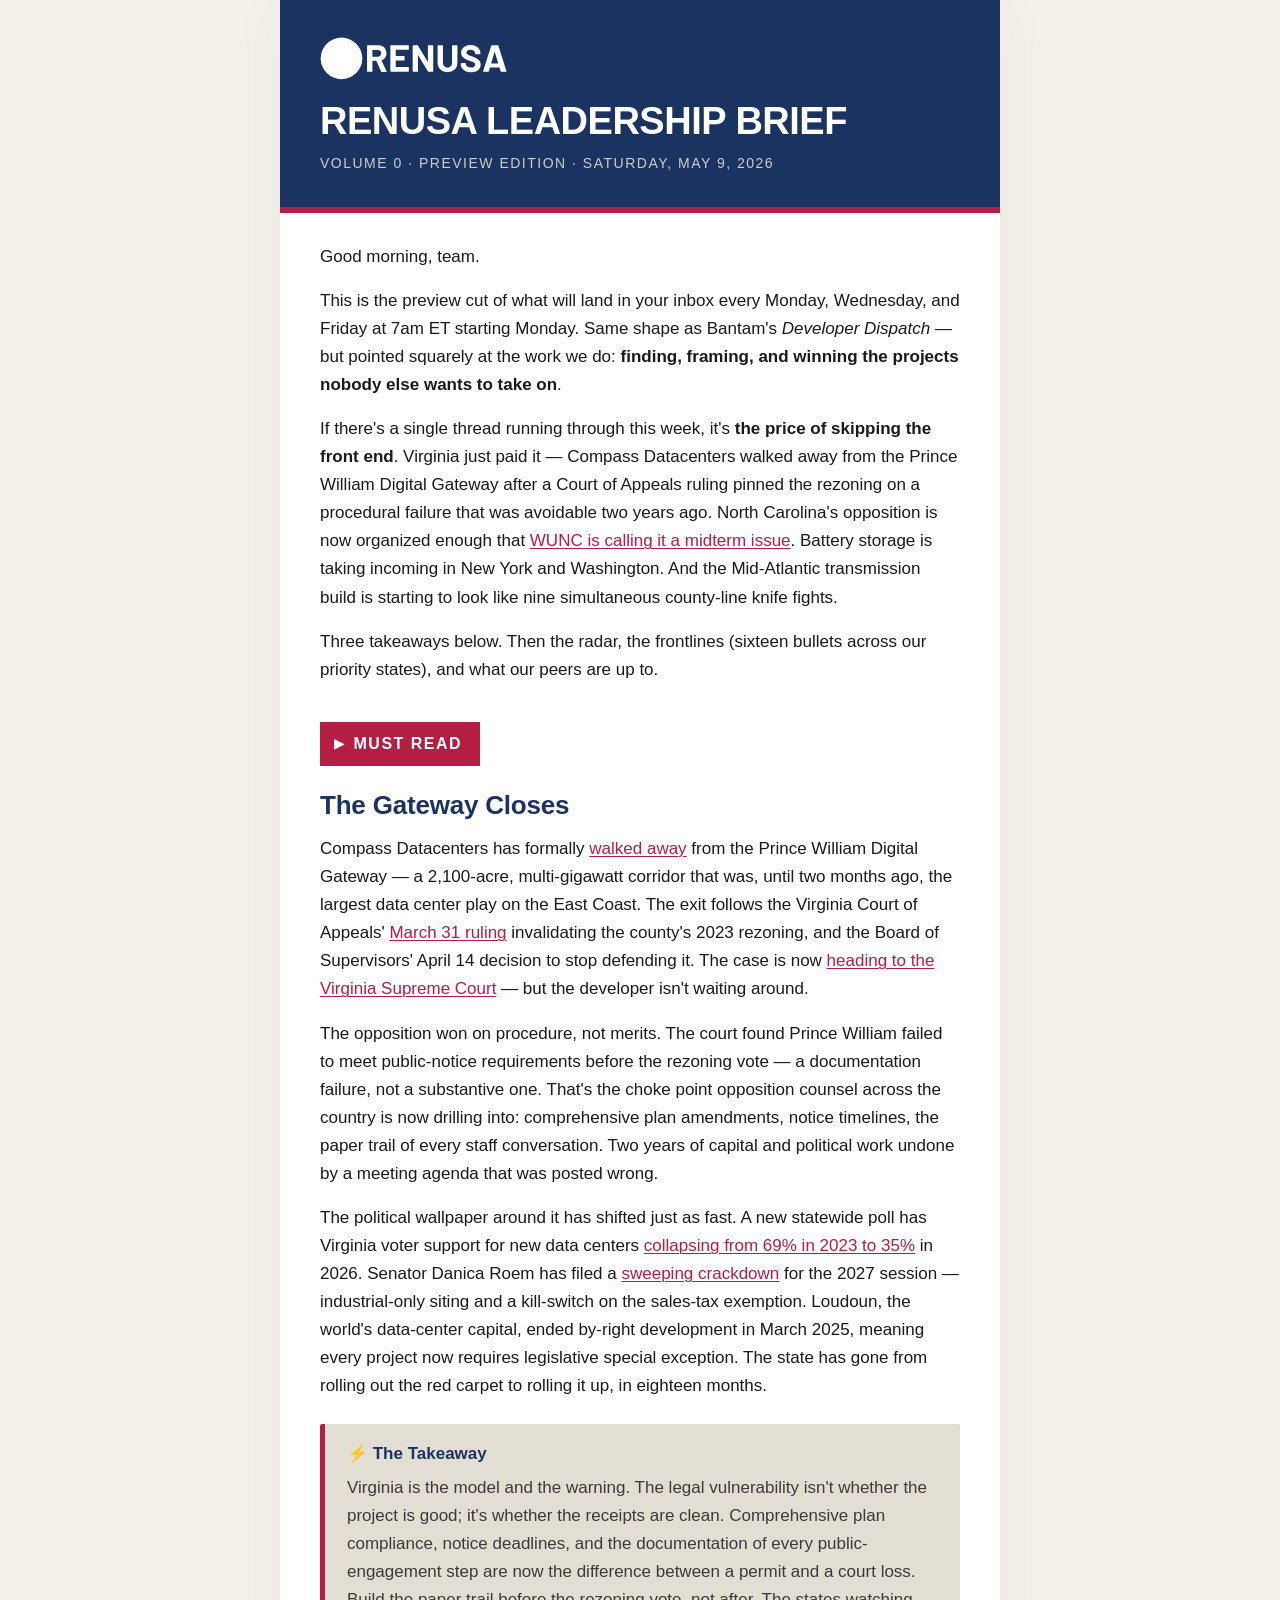
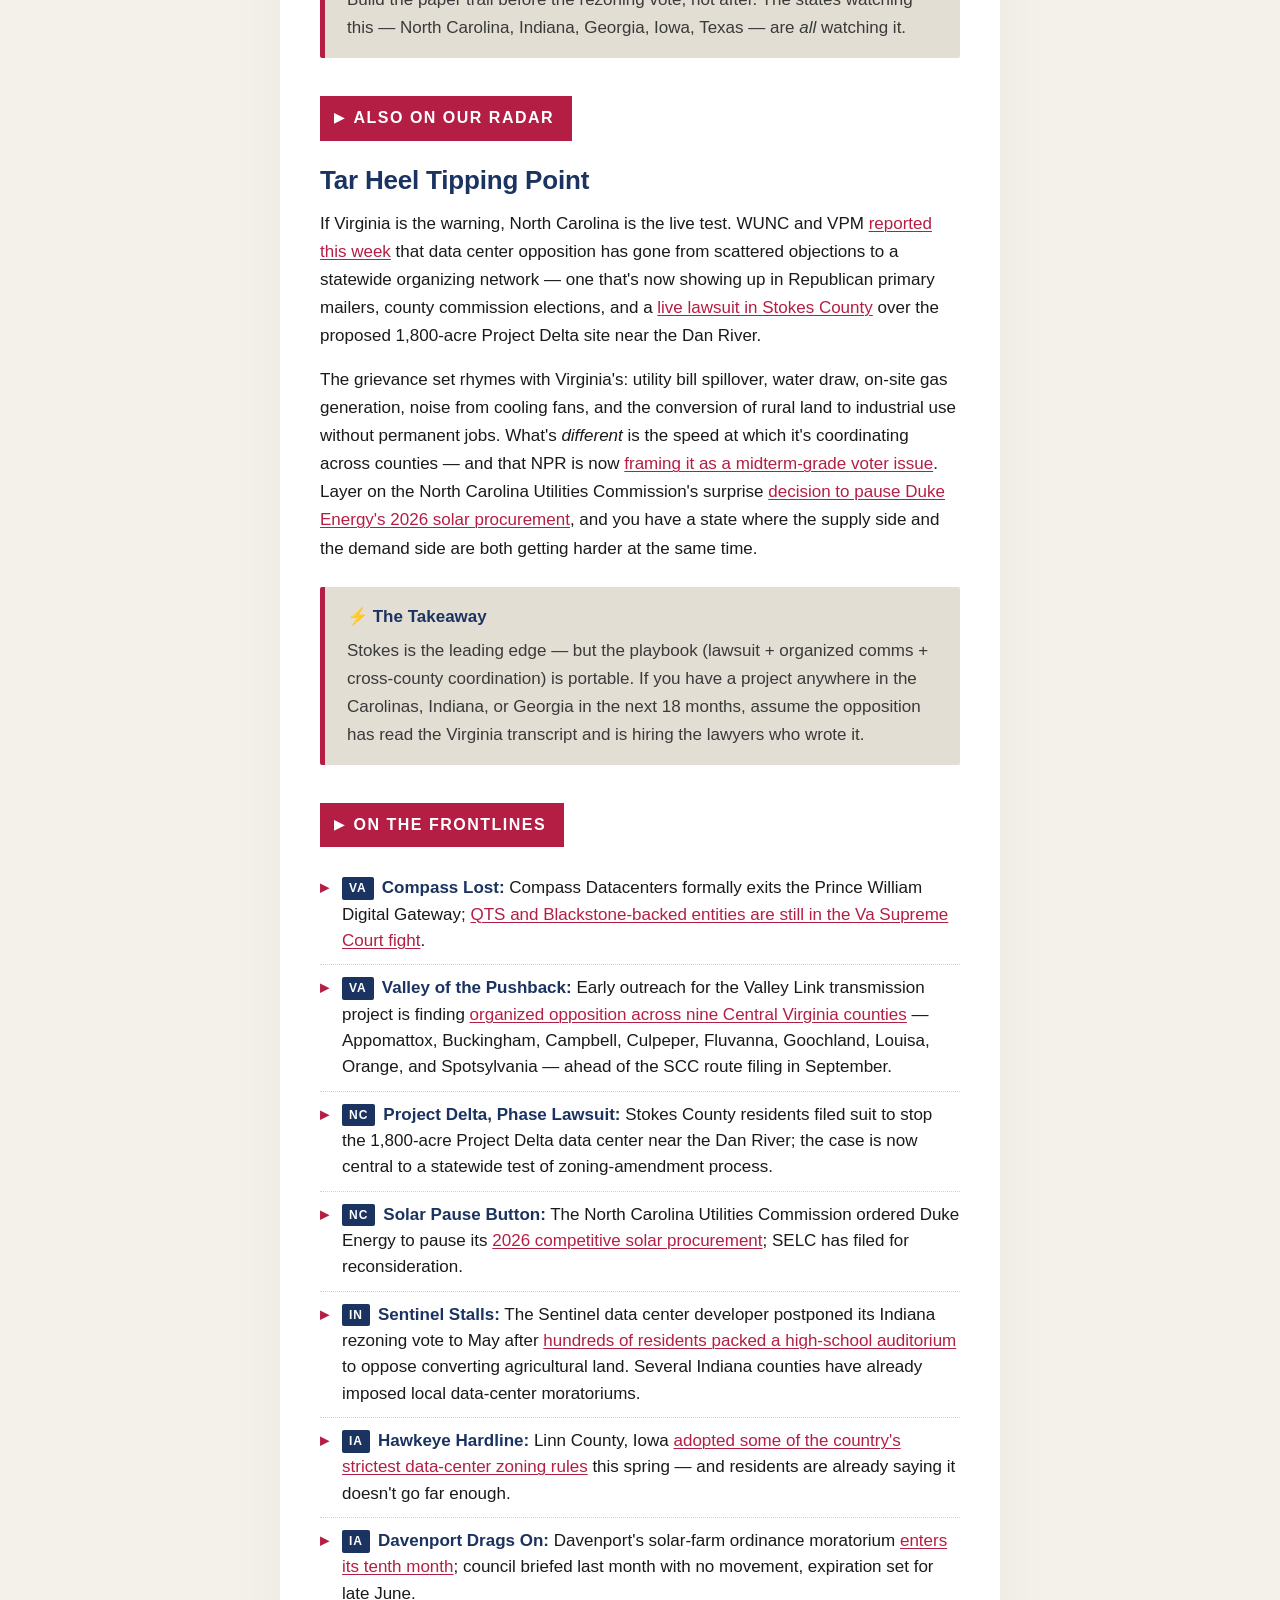
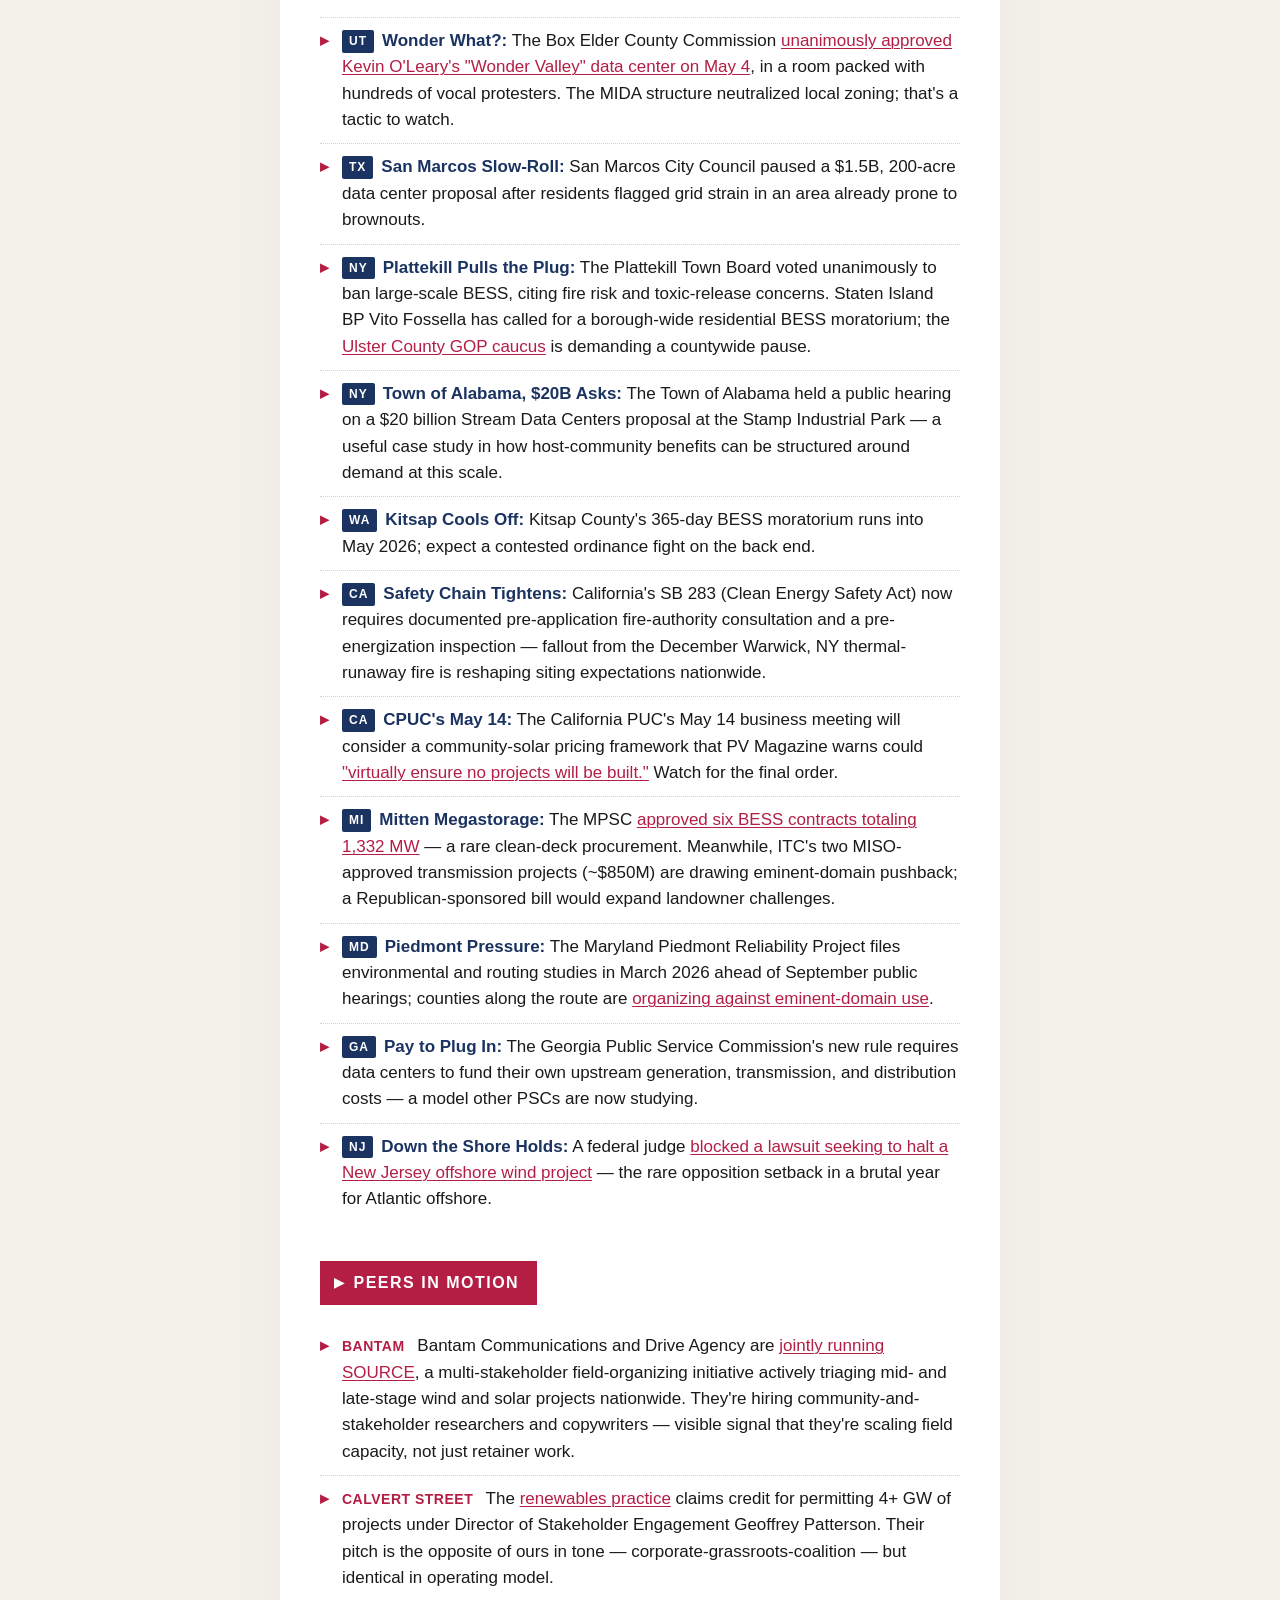
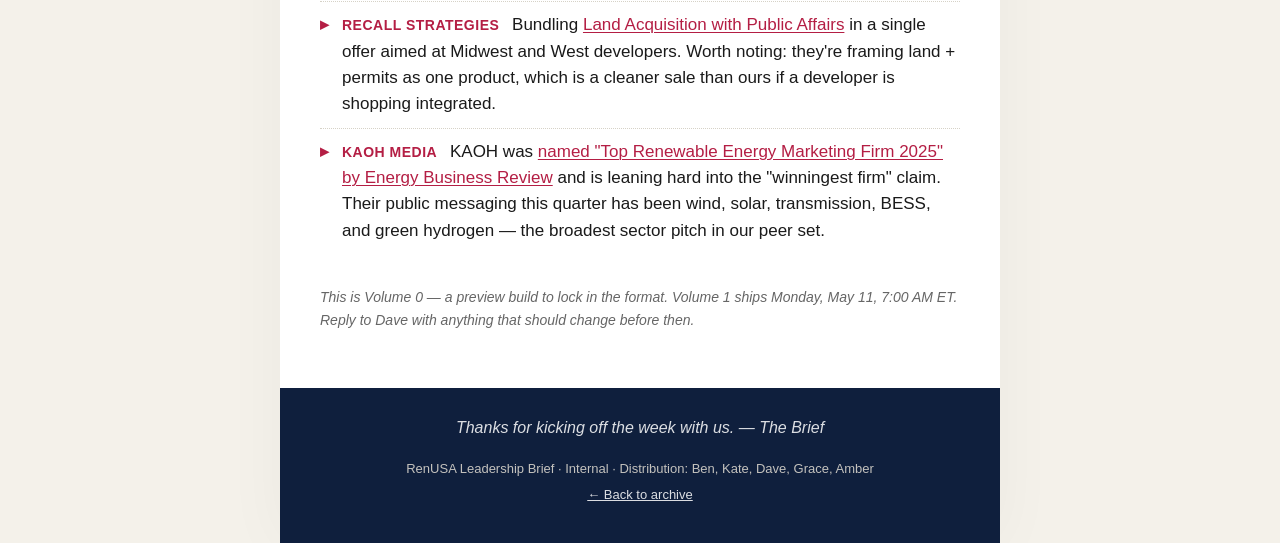
==== 050926.html @ 96845ba8 "Vol. 0 — preview edition (May 9, 2026) Scaffolds the RenUSA Leadership Brief: branded CSS in navy/cr" ====
<!DOCTYPE html>
<html lang="en">
<head>
<meta charset="UTF-8">
<meta name="viewport" content="width=device-width, initial-scale=1.0">
<title>RenUSA Leadership Brief · Vol. 0 · May 9, 2026</title>
<meta name="description" content="Preview edition of the RenUSA Leadership Brief — community-engagement intelligence for renewable, data center, transmission and BESS development.">
<link rel="stylesheet" href="assets/css/brief.css">
</head>
<body>
<div class="wrap">

  <header class="masthead">
    <img src="assets/img/renusa-logo.svg" alt="RenUSA" class="logo">
    <h1>RenUSA Leadership Brief</h1>
    <div class="vol">Volume 0 · Preview Edition · Saturday, May 9, 2026</div>
  </header>

  <main class="body">

    <p class="greeting">Good morning, team.</p>

    <p>This is the preview cut of what will land in your inbox every Monday, Wednesday, and Friday at 7am ET starting Monday. Same shape as Bantam's <em>Developer Dispatch</em> — but pointed squarely at the work we do: <strong>finding, framing, and winning the projects nobody else wants to take on</strong>.</p>

    <p>If there's a single thread running through this week, it's <strong>the price of skipping the front end</strong>. Virginia just paid it — Compass Datacenters walked away from the Prince William Digital Gateway after a Court of Appeals ruling pinned the rezoning on a procedural failure that was avoidable two years ago. North Carolina's opposition is now organized enough that <a href="https://www.wunc.org/environment/2026-04-10/opposition-to-data-centers-is-catching-a-fire-across-north-carolina-spurring-political-challenges">WUNC is calling it a midterm issue</a>. Battery storage is taking incoming in New York and Washington. And the Mid-Atlantic transmission build is starting to look like nine simultaneous county-line knife fights.</p>

    <p>Three takeaways below. Then the radar, the frontlines (sixteen bullets across our priority states), and what our peers are up to.</p>

    <!-- ===================== MUST READ ===================== -->
    <section class="section">
      <div class="section-head">Must Read</div>
      <div class="story">
        <h2>The Gateway Closes</h2>

        <p>Compass Datacenters has formally <a href="https://constructionreviewonline.com/prince-william-digital-gateway-data-center-in-virginia-sees-compass-exit-amid-prolonged-opposition/">walked away</a> from the Prince William Digital Gateway — a 2,100-acre, multi-gigawatt corridor that was, until two months ago, the largest data center play on the East Coast. The exit follows the Virginia Court of Appeals' <a href="https://virginiamercury.com/briefs/va-court-of-appeals-stops-major-data-center-development-in-prince-william-county/">March 31 ruling</a> invalidating the county's 2023 rezoning, and the Board of Supervisors' April 14 decision to stop defending it. The case is now <a href="https://www.washingtonpost.com/dc-md-va/2026/05/01/data-center-virginia-lawsuit-manassas/">heading to the Virginia Supreme Court</a> — but the developer isn't waiting around.</p>

        <p>The opposition won on procedure, not merits. The court found Prince William failed to meet public-notice requirements before the rezoning vote — a documentation failure, not a substantive one. That's the choke point opposition counsel across the country is now drilling into: comprehensive plan amendments, notice timelines, the paper trail of every staff conversation. Two years of capital and political work undone by a meeting agenda that was posted wrong.</p>

        <p>The political wallpaper around it has shifted just as fast. A new statewide poll has Virginia voter support for new data centers <a href="https://www.tomshardware.com/tech-industry/virginia-voter-support-for-new-data-centers-collapses-to-35-percent">collapsing from 69% in 2023 to 35%</a> in 2026. Senator Danica Roem has filed a <a href="https://www.insidenova.com/news/prince_william/biggest-of-the-big-leagues-sen-roem-to-pitch-sweeping-data-center-crackdown-in-general/article_a54504b4-6d68-4145-8120-ed41a69b4edd.html">sweeping crackdown</a> for the 2027 session — industrial-only siting and a kill-switch on the sales-tax exemption. Loudoun, the world's data-center capital, ended by-right development in March 2025, meaning every project now requires legislative special exception. The state has gone from rolling out the red carpet to rolling it up, in eighteen months.</p>

        <div class="takeaway">
          <span class="label">The Takeaway</span>
          <p>Virginia is the model and the warning. The legal vulnerability isn't whether the project is good; it's whether the receipts are clean. Comprehensive plan compliance, notice deadlines, and the documentation of every public-engagement step are now the difference between a permit and a court loss. Build the paper trail before the rezoning vote, not after. The states watching this — North Carolina, Indiana, Georgia, Iowa, Texas — are <em>all</em> watching it.</p>
        </div>
      </div>
    </section>

    <!-- ===================== ALSO ON OUR RADAR ===================== -->
    <section class="section">
      <div class="section-head">Also On Our Radar</div>
      <div class="story">
        <h2>Tar Heel Tipping Point</h2>

        <p>If Virginia is the warning, North Carolina is the live test. WUNC and VPM <a href="https://www.vpm.org/news/2026-05-05/wunc-data-center-opposition-political-challenges-north-carolina">reported this week</a> that data center opposition has gone from scattered objections to a statewide organizing network — one that's now showing up in Republican primary mailers, county commission elections, and a <a href="https://www.northcarolinahealthnews.org/2026/03/25/nc-communities-push-back-ai-data-centers-project-delta-lawsuit/">live lawsuit in Stokes County</a> over the proposed 1,800-acre Project Delta site near the Dan River.</p>

        <p>The grievance set rhymes with Virginia's: utility bill spillover, water draw, on-site gas generation, noise from cooling fans, and the conversion of rural land to industrial use without permanent jobs. What's <em>different</em> is the speed at which it's coordinating across counties — and that NPR is now <a href="https://www.npr.org/2026/04/20/g-s1-117729/data-center-disputes-local-midterms">framing it as a midterm-grade voter issue</a>. Layer on the North Carolina Utilities Commission's surprise <a href="https://www.selc.org/press-release/groups-push-back-on-utilities-commissions-baffling-decision-to-stall-solar-development/">decision to pause Duke Energy's 2026 solar procurement</a>, and you have a state where the supply side and the demand side are both getting harder at the same time.</p>

        <div class="takeaway">
          <span class="label">The Takeaway</span>
          <p>Stokes is the leading edge — but the playbook (lawsuit + organized comms + cross-county coordination) is portable. If you have a project anywhere in the Carolinas, Indiana, or Georgia in the next 18 months, assume the opposition has read the Virginia transcript and is hiring the lawyers who wrote it.</p>
        </div>
      </div>
    </section>

    <!-- ===================== ON THE FRONTLINES ===================== -->
    <section class="section">
      <div class="section-head">On the Frontlines</div>
      <ul class="bullets frontlines">

        <li><span class="state">VA</span><span class="lead">Compass Lost:</span> Compass Datacenters formally exits the Prince William Digital Gateway; <a href="https://wjla.com/news/local/[base64]">QTS and Blackstone-backed entities are still in the Va Supreme Court fight</a>.</li>

        <li><span class="state">VA</span><span class="lead">Valley of the Pushback:</span> Early outreach for the Valley Link transmission project is finding <a href="https://www.vpm.org/news/2026-03-27/joshua-falls-yeat-valley-link-electric-transmission-pjm-energy-grid">organized opposition across nine Central Virginia counties</a> — Appomattox, Buckingham, Campbell, Culpeper, Fluvanna, Goochland, Louisa, Orange, and Spotsylvania — ahead of the SCC route filing in September.</li>

        <li><span class="state">NC</span><span class="lead">Project Delta, Phase Lawsuit:</span> Stokes County residents filed suit to stop the 1,800-acre Project Delta data center near the Dan River; the case is now central to a statewide test of zoning-amendment process.</li>

        <li><span class="state">NC</span><span class="lead">Solar Pause Button:</span> The North Carolina Utilities Commission ordered Duke Energy to pause its <a href="https://www.selc.org/press-release/groups-push-back-on-utilities-commissions-baffling-decision-to-stall-solar-development/">2026 competitive solar procurement</a>; SELC has filed for reconsideration.</li>

        <li><span class="state">IN</span><span class="lead">Sentinel Stalls:</span> The Sentinel data center developer postponed its Indiana rezoning vote to May after <a href="https://www.latitudemedia.com/news/in-indiana-an-anatomy-of-data-center-opposition/">hundreds of residents packed a high-school auditorium</a> to oppose converting agricultural land. Several Indiana counties have already imposed local data-center moratoriums.</li>

        <li><span class="state">IA</span><span class="lead">Hawkeye Hardline:</span> Linn County, Iowa <a href="https://insideclimatenews.org/news/01032026/iowa-county-data-center-ordinance/">adopted some of the country's strictest data-center zoning rules</a> this spring — and residents are already saying it doesn't go far enough.</li>

        <li><span class="state">IA</span><span class="lead">Davenport Drags On:</span> Davenport's solar-farm ordinance moratorium <a href="https://www.kwqc.com/2026/04/15/davenport-leaders-updated-solar-farm-ordinance-after-almost-year-long-pause/">enters its tenth month</a>; council briefed last month with no movement, expiration set for late June.</li>

        <li><span class="state">UT</span><span class="lead">Wonder What?:</span> The Box Elder County Commission <a href="https://www.needsomefun.net/the-wonder-valley-war-why-kevin-olearys-massive-data-center-is-tearing-utah-apart/">unanimously approved Kevin O'Leary's "Wonder Valley" data center on May 4</a>, in a room packed with hundreds of vocal protesters. The MIDA structure neutralized local zoning; that's a tactic to watch.</li>

        <li><span class="state">TX</span><span class="lead">San Marcos Slow-Roll:</span> San Marcos City Council paused a $1.5B, 200-acre data center proposal after residents flagged grid strain in an area already prone to brownouts.</li>

        <li><span class="state">NY</span><span class="lead">Plattekill Pulls the Plug:</span> The Plattekill Town Board voted unanimously to ban large-scale BESS, citing fire risk and toxic-release concerns. Staten Island BP Vito Fossella has called for a borough-wide residential BESS moratorium; the <a href="https://www.timeshudsonvalley.com/stories/ulster-republicans-oppose-battery-storage-facilities,210533">Ulster County GOP caucus</a> is demanding a countywide pause.</li>

        <li><span class="state">NY</span><span class="lead">Town of Alabama, $20B Asks:</span> The Town of Alabama held a public hearing on a $20 billion Stream Data Centers proposal at the Stamp Industrial Park — a useful case study in how host-community benefits can be structured around demand at this scale.</li>

        <li><span class="state">WA</span><span class="lead">Kitsap Cools Off:</span> Kitsap County's 365-day BESS moratorium runs into May 2026; expect a contested ordinance fight on the back end.</li>

        <li><span class="state">CA</span><span class="lead">Safety Chain Tightens:</span> California's SB 283 (Clean Energy Safety Act) now requires documented pre-application fire-authority consultation and a pre-energization inspection — fallout from the December Warwick, NY thermal-runaway fire is reshaping siting expectations nationwide.</li>

        <li><span class="state">CA</span><span class="lead">CPUC's May 14:</span> The California PUC's May 14 business meeting will consider a community-solar pricing framework that PV Magazine warns could <a href="https://pv-magazine-usa.com/2026/04/09/california-proposed-decision-on-community-solar-virtually-ensures-no-projects-will-be-built/">"virtually ensure no projects will be built."</a> Watch for the final order.</li>

        <li><span class="state">MI</span><span class="lead">Mitten Megastorage:</span> The MPSC <a href="https://www.michigan.gov/mpsc/commission/news-releases/2026/03/27/mpsc-goes-big-on-batteries">approved six BESS contracts totaling 1,332 MW</a> — a rare clean-deck procurement. Meanwhile, ITC's two MISO-approved transmission projects (~$850M) are drawing eminent-domain pushback; a Republican-sponsored bill would expand landowner challenges.</li>

        <li><span class="state">MD</span><span class="lead">Piedmont Pressure:</span> The Maryland Piedmont Reliability Project files environmental and routing studies in March 2026 ahead of September public hearings; counties along the route are <a href="https://www.renewableenergyworld.com/power-grid/transmission/an-extension-cord-to-virginia-marylanders-push-back-against-proposed-pjm-transmission-line-carving-through-farmland-2/">organizing against eminent-domain use</a>.</li>

        <li><span class="state">GA</span><span class="lead">Pay to Plug In:</span> The Georgia Public Service Commission's new rule requires data centers to fund their own upstream generation, transmission, and distribution costs — a model other PSCs are now studying.</li>

        <li><span class="state">NJ</span><span class="lead">Down the Shore Holds:</span> A federal judge <a href="https://www.shorenewsnetwork.com/new-jersey-federal-judge-blocks-lawsuit-seeking-to-stop-offshore-wind-project-down-the-shore/">blocked a lawsuit seeking to halt a New Jersey offshore wind project</a> — the rare opposition setback in a brutal year for Atlantic offshore.</li>

      </ul>
    </section>

    <!-- ===================== PEERS IN MOTION ===================== -->
    <section class="section">
      <div class="section-head">Peers in Motion</div>
      <ul class="bullets peers">

        <li><span class="firm">Bantam</span> Bantam Communications and Drive Agency are <a href="https://www.bantamcommunications.com/source">jointly running SOURCE</a>, a multi-stakeholder field-organizing initiative actively triaging mid- and late-stage wind and solar projects nationwide. They're hiring community-and-stakeholder researchers and copywriters — visible signal that they're scaling field capacity, not just retainer work.</li>

        <li><span class="firm">Calvert Street</span> The <a href="https://calvertstreet.com/renewables">renewables practice</a> claims credit for permitting 4+ GW of projects under Director of Stakeholder Engagement Geoffrey Patterson. Their pitch is the opposite of ours in tone — corporate-grassroots-coalition — but identical in operating model.</li>

        <li><span class="firm">Recall Strategies</span> Bundling <a href="https://www.recallstrategies.com">Land Acquisition with Public Affairs</a> in a single offer aimed at Midwest and West developers. Worth noting: they're framing land + permits as one product, which is a cleaner sale than ours if a developer is shopping integrated.</li>

        <li><span class="firm">KAOH Media</span> KAOH was <a href="https://www.energybusinessreview.com/kaoh-media-enterprises">named "Top Renewable Energy Marketing Firm 2025" by Energy Business Review</a> and is leaning hard into the "winningest firm" claim. Their public messaging this quarter has been wind, solar, transmission, BESS, and green hydrogen — the broadest sector pitch in our peer set.</li>

      </ul>
    </section>

    <p style="margin-top:32px; color:#666; font-size:14px;"><em>This is Volume 0 — a preview build to lock in the format. Volume 1 ships Monday, May 11, 7:00 AM ET. Reply to Dave with anything that should change before then.</em></p>

  </main>

  <footer class="footer">
    <p class="signoff">Thanks for kicking off the week with us. — The Brief</p>
    <p>RenUSA Leadership Brief · Internal · Distribution: Ben, Kate, Dave, Grace, Amber</p>
    <p><a href="index.html" class="archive-link">← Back to archive</a></p>
  </footer>

</div>
</body>
</html>
---- assets/css/brief.css ----
/* RenUSA Leadership Brief — branded styles
   Brand colors:
     navy   #1b3360
     navy-2 #1b3460
     crimson #b41e44
     cream  #e3ded4
*/

:root {
  --navy: #1b3360;
  --navy-deep: #0f1f3d;
  --crimson: #b41e44;
  --crimson-dark: #8a1734;
  --cream: #e3ded4;
  --cream-light: #f4f1ea;
  --ink: #1a1a1a;
  --ink-soft: #3a3a3a;
  --rule: #d6d2c7;
}

* { box-sizing: border-box; }

html { -webkit-text-size-adjust: 100%; }

body {
  margin: 0;
  font-family: -apple-system, BlinkMacSystemFont, "Segoe UI", "Helvetica Neue", Helvetica, Arial, sans-serif;
  font-size: 17px;
  line-height: 1.65;
  color: var(--ink);
  background: var(--cream-light);
}

.wrap {
  max-width: 720px;
  margin: 0 auto;
  background: #fff;
  box-shadow: 0 0 60px rgba(0,0,0,0.04);
}

/* ============ Masthead ============ */
.masthead {
  background: var(--navy);
  color: #fff;
  padding: 36px 40px 32px;
  border-bottom: 6px solid var(--crimson);
}
.masthead .logo {
  display: block;
  height: 44px;
  width: auto;
  margin-bottom: 22px;
  filter: brightness(0) invert(1);
}
.masthead h1 {
  margin: 0;
  font-family: "Helvetica Neue", Helvetica, Arial, sans-serif;
  font-weight: 800;
  font-size: 38px;
  line-height: 1.05;
  letter-spacing: -0.5px;
  text-transform: uppercase;
  color: #fff;
}
.masthead .vol {
  margin-top: 10px;
  font-size: 14px;
  letter-spacing: 1.5px;
  text-transform: uppercase;
  color: var(--cream);
  opacity: 0.9;
}

/* ============ Body container ============ */
.body {
  padding: 30px 40px 40px;
}

/* Greeting + intro */
.greeting {
  font-size: 17px;
  margin-top: 0;
}
.body p {
  margin: 0 0 16px;
}
.body a {
  color: var(--crimson);
  text-decoration: underline;
  text-decoration-thickness: 1px;
  text-underline-offset: 2px;
}
.body a:hover {
  color: var(--crimson-dark);
}

/* ============ Section headers (▶ MUST READ style) ============ */
.section {
  margin-top: 38px;
}
.section-head {
  display: inline-block;
  background: var(--crimson);
  color: #fff;
  font-weight: 800;
  font-size: 16px;
  letter-spacing: 1.5px;
  text-transform: uppercase;
  padding: 9px 18px 9px 14px;
  margin: 0 0 18px;
  position: relative;
}
.section-head::before {
  content: "▶";
  margin-right: 8px;
  color: #fff;
  font-size: 13px;
  position: relative;
  top: -1px;
}

/* Story headline within a section */
.story h2 {
  font-size: 26px;
  line-height: 1.2;
  font-weight: 800;
  color: var(--navy);
  margin: 6px 0 14px;
  letter-spacing: -0.2px;
}
.story h3 {
  font-size: 21px;
  line-height: 1.25;
  font-weight: 700;
  color: var(--navy);
  margin: 24px 0 10px;
}

/* The Takeaway callout */
.takeaway {
  background: var(--cream);
  border-left: 5px solid var(--crimson);
  padding: 16px 20px 16px 22px;
  margin: 24px 0 8px;
  border-radius: 2px;
}
.takeaway .label {
  display: block;
  font-weight: 800;
  color: var(--navy);
  font-size: 17px;
  margin-bottom: 6px;
}
.takeaway .label::before {
  content: "⚡ ";
}
.takeaway p {
  margin: 0;
  color: var(--ink-soft);
}

/* Bullet lists for radar / frontlines */
.bullets {
  list-style: none;
  padding: 0;
  margin: 0;
}
.bullets li {
  position: relative;
  padding: 10px 0 10px 22px;
  border-bottom: 1px dotted var(--rule);
  line-height: 1.55;
}
.bullets li::before {
  content: "▸";
  position: absolute;
  left: 0;
  top: 10px;
  color: var(--crimson);
  font-weight: 700;
}
.bullets li:last-child {
  border-bottom: 0;
}
.bullets .lead {
  font-weight: 700;
  color: var(--navy);
}

/* Frontlines: state-prefixed bullets */
.frontlines li .state {
  display: inline-block;
  background: var(--navy);
  color: #fff;
  font-weight: 800;
  font-size: 12px;
  letter-spacing: 1px;
  padding: 2px 7px;
  border-radius: 2px;
  margin-right: 8px;
  vertical-align: 1px;
}

/* Peers in Motion */
.peers li .firm {
  font-weight: 800;
  color: var(--crimson);
  text-transform: uppercase;
  letter-spacing: 0.5px;
  font-size: 14px;
  margin-right: 8px;
}

/* ============ Footer ============ */
.footer {
  background: var(--navy-deep);
  color: var(--cream);
  padding: 28px 40px 32px;
  font-size: 13px;
  line-height: 1.55;
  text-align: center;
}
.footer .signoff {
  font-size: 16px;
  font-style: italic;
  color: #fff;
  margin: 0 0 18px;
}
.footer p {
  margin: 0 0 6px;
  opacity: 0.85;
}
.footer .archive-link {
  color: #fff;
  text-decoration: underline;
}

/* ============ Archive index page ============ */
.archive-list {
  list-style: none;
  padding: 0;
  margin: 24px 0 0;
}
.archive-list li {
  padding: 14px 0;
  border-bottom: 1px solid var(--rule);
  display: flex;
  justify-content: space-between;
  align-items: baseline;
  gap: 16px;
}
.archive-list .vol-tag {
  display: inline-block;
  background: var(--cream);
  color: var(--navy);
  font-weight: 800;
  font-size: 12px;
  letter-spacing: 1px;
  padding: 3px 9px;
  border-radius: 2px;
  margin-right: 10px;
  white-space: nowrap;
}
.archive-list .date {
  color: var(--ink-soft);
  font-size: 14px;
  white-space: nowrap;
}
.archive-list a {
  color: var(--navy);
  text-decoration: none;
  font-weight: 600;
}
.archive-list a:hover {
  color: var(--crimson);
}
.archive-list .latest {
  background: var(--crimson);
  color: #fff;
}

/* ============ Mobile ============ */
@media (max-width: 600px) {
  body { font-size: 16px; }
  .masthead { padding: 28px 22px 24px; }
  .masthead h1 { font-size: 28px; }
  .body { padding: 24px 22px 32px; }
  .story h2 { font-size: 22px; }
  .story h3 { font-size: 19px; }
  .footer { padding: 24px 22px; }
  .archive-list li { flex-direction: column; align-items: flex-start; gap: 4px; }
}
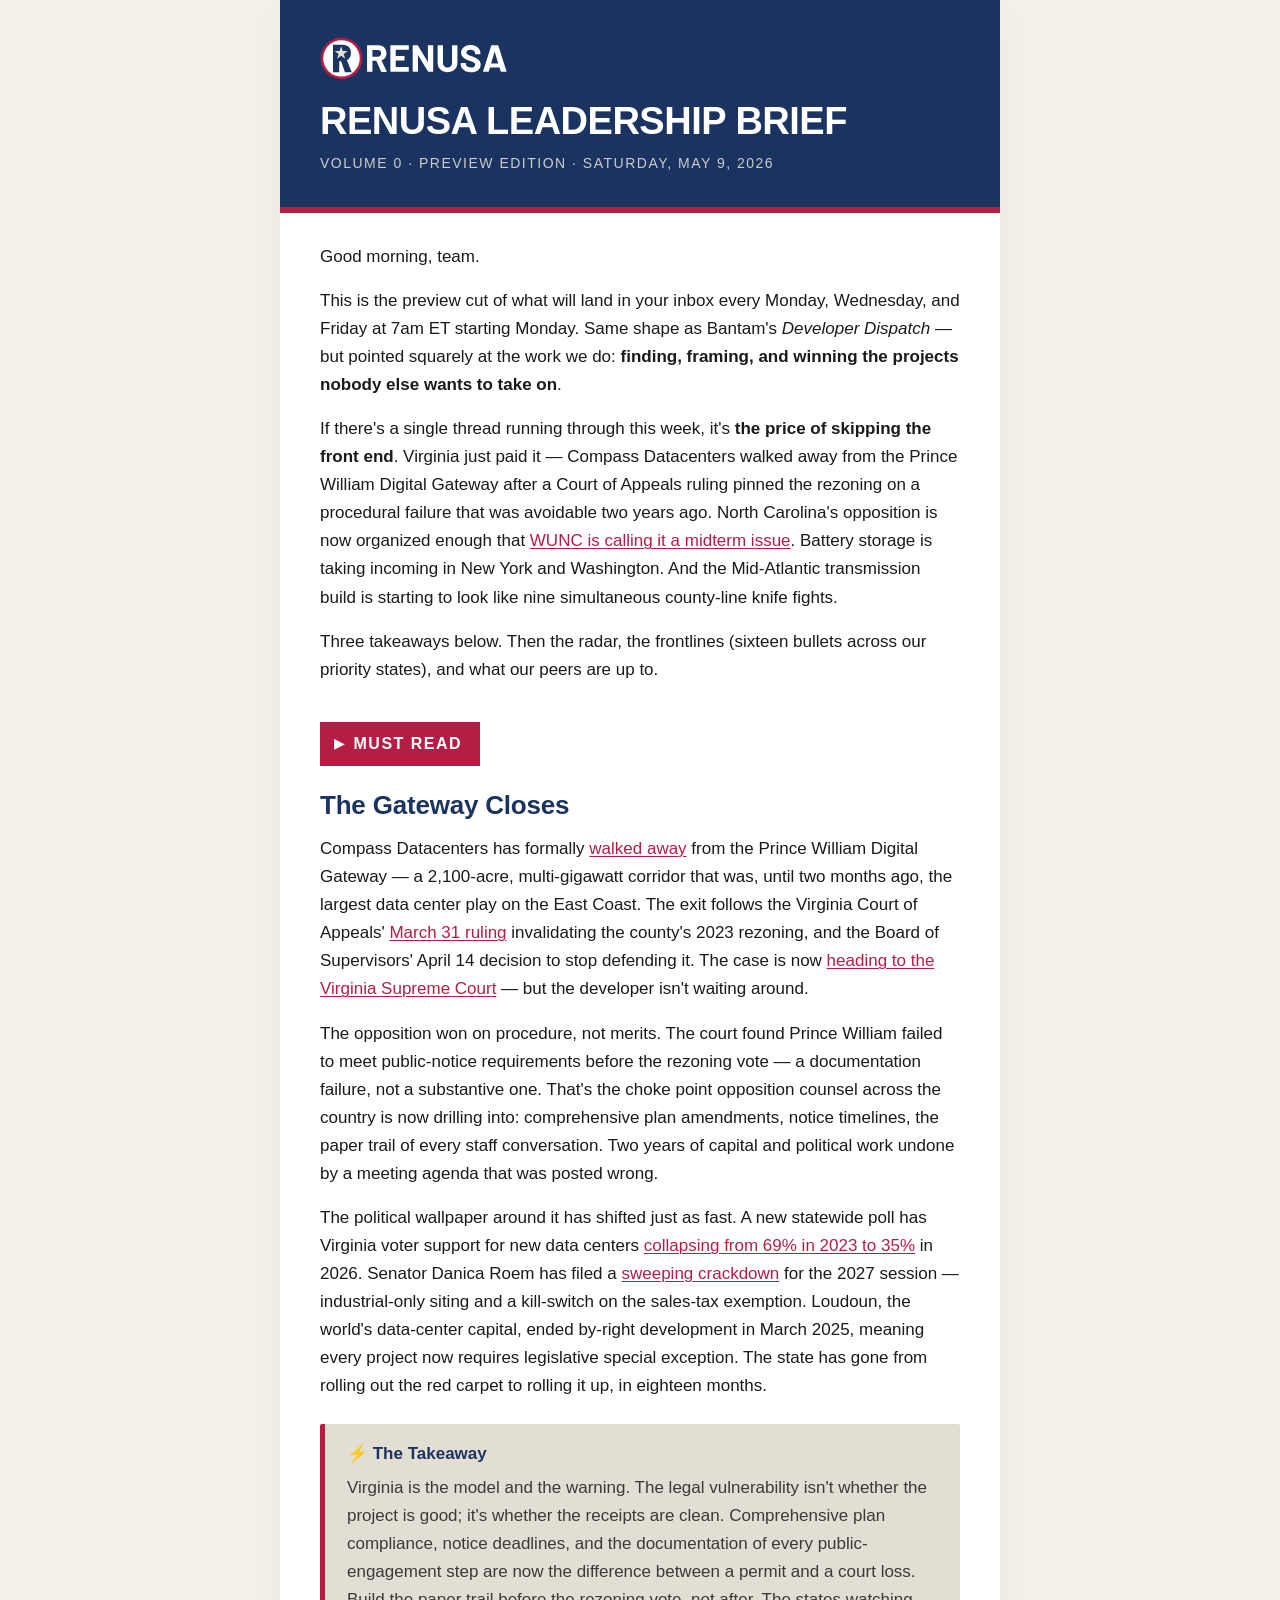
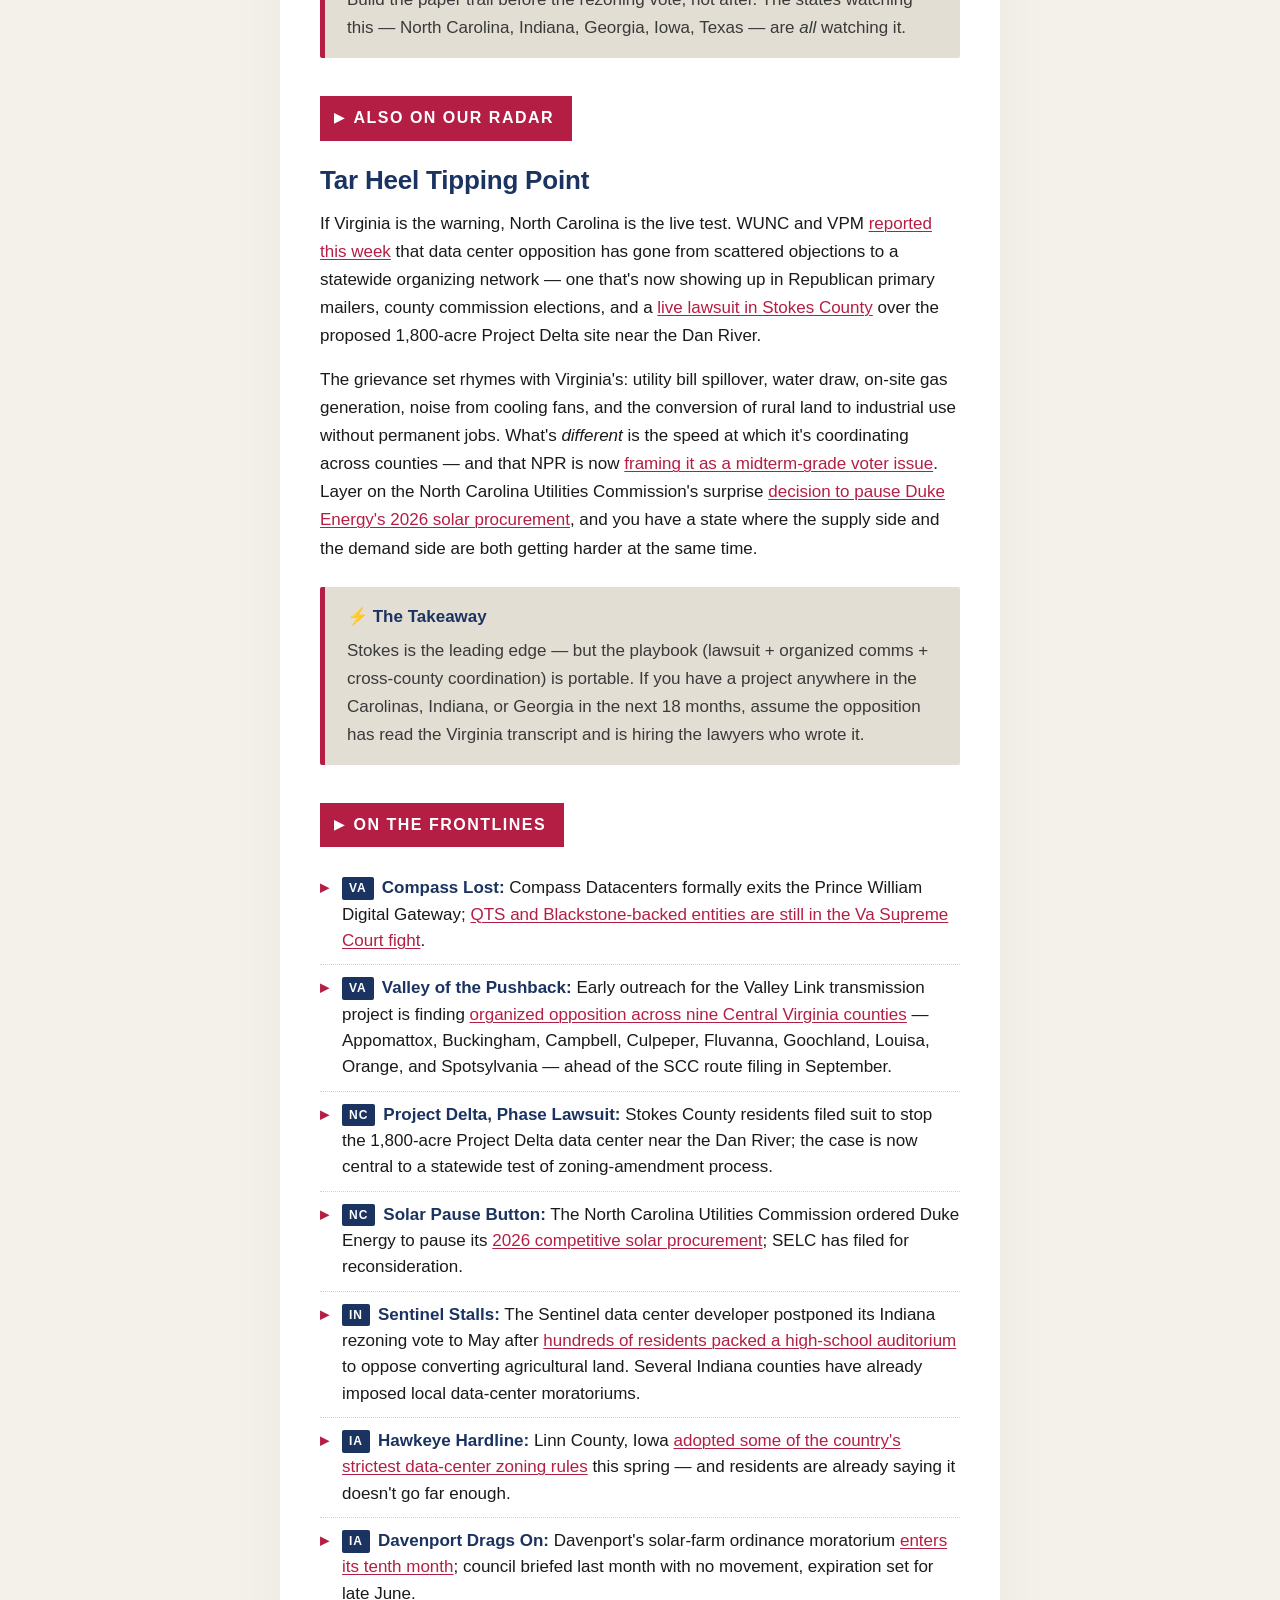
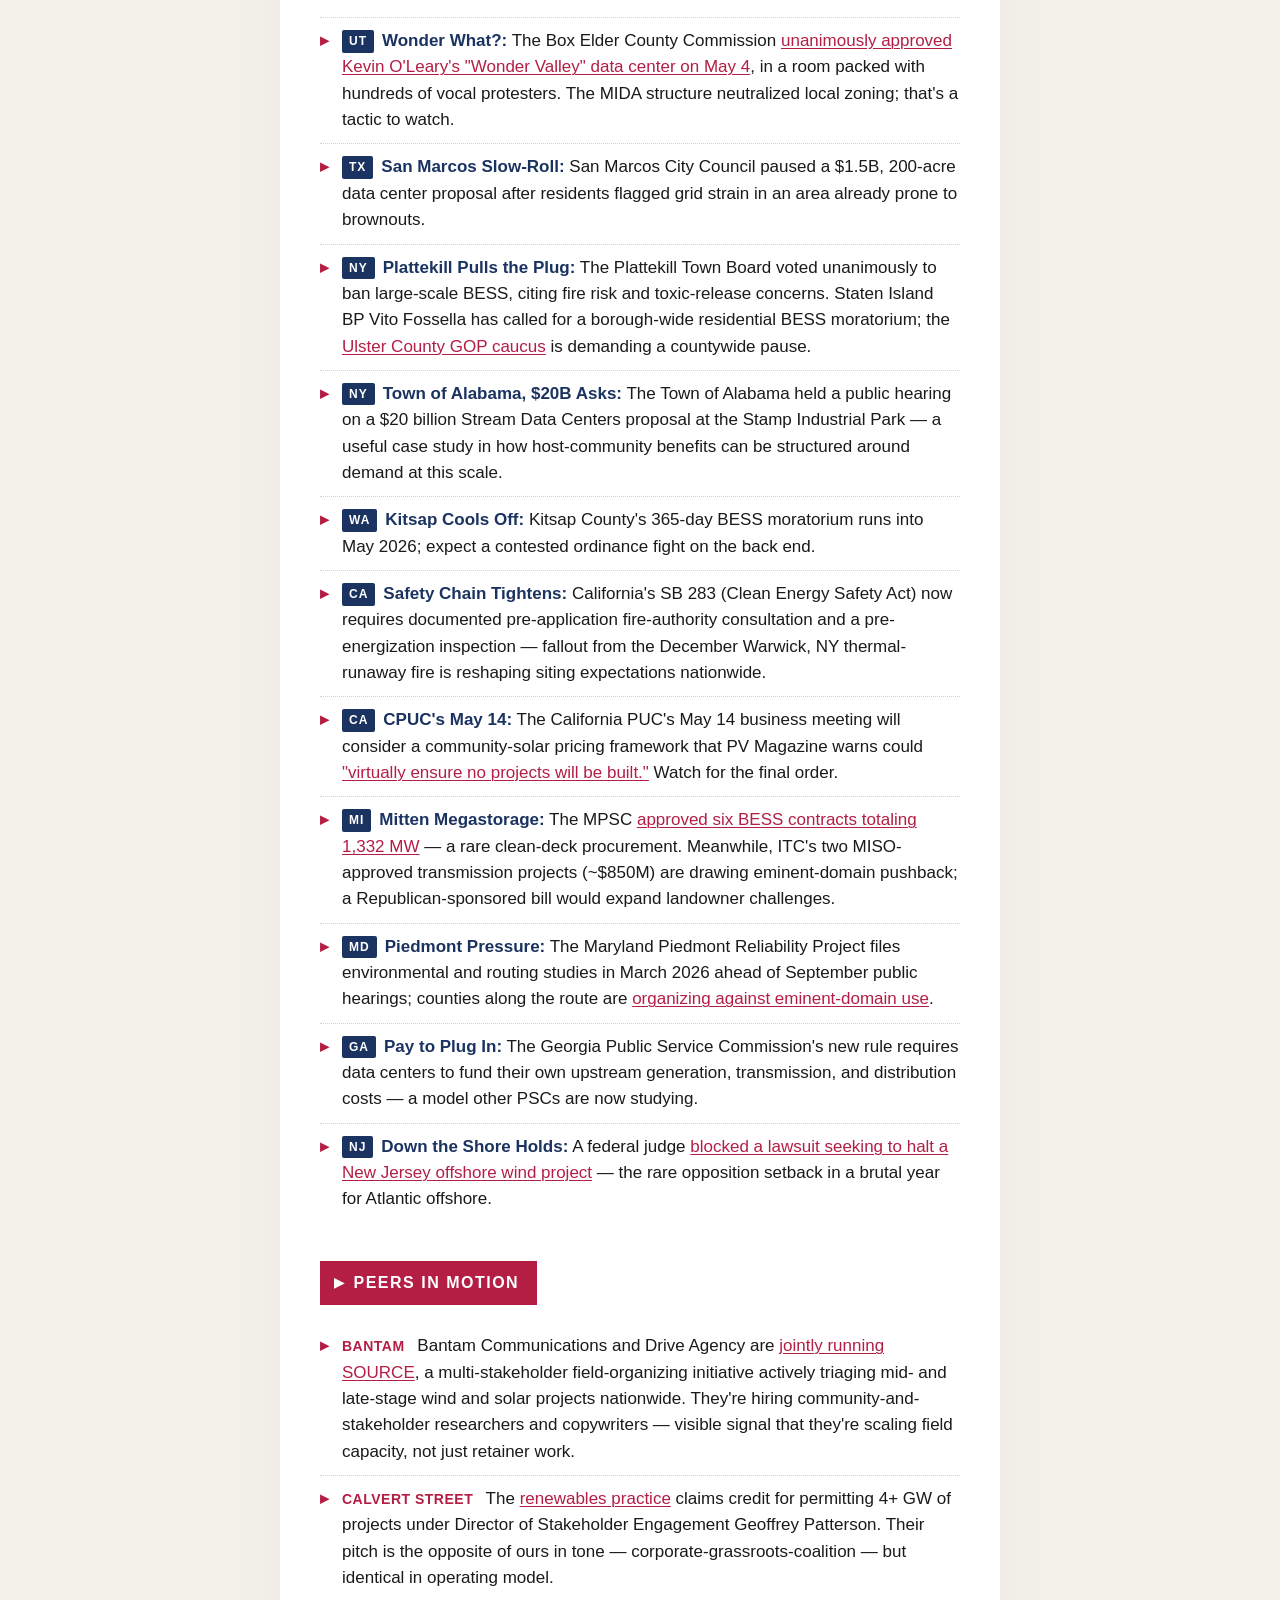
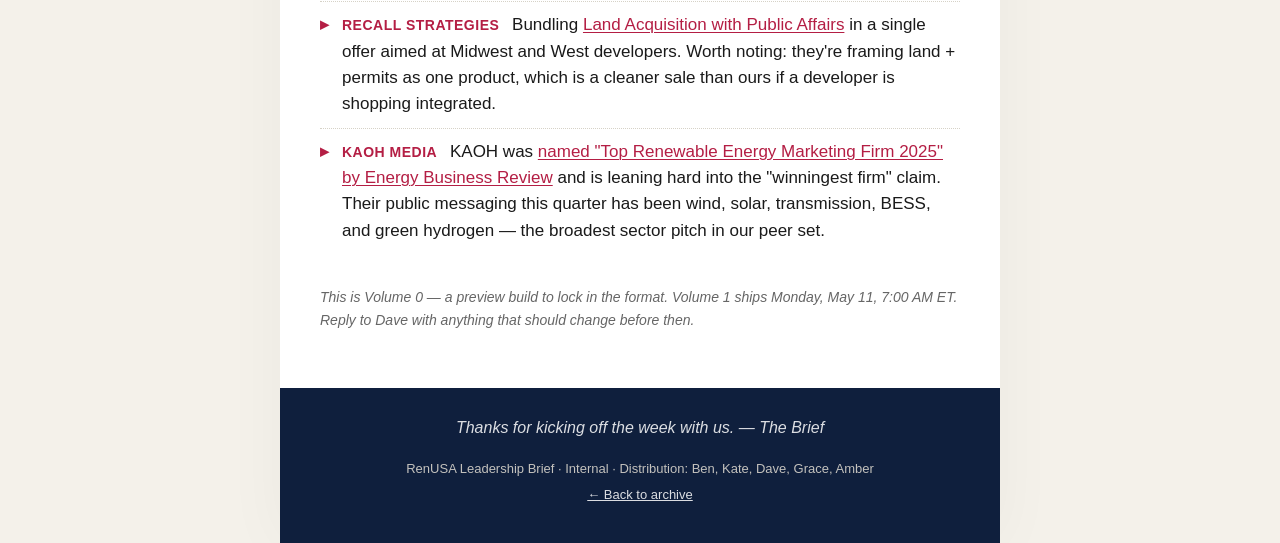
==== commit 8047b361: "Fix masthead logo: use white-wordmark variant on navy header The previous version applied a brightne" ====
--- a/050926.html
+++ b/050926.html
@@ -11,7 +11,7 @@
 <div class="wrap">
 
   <header class="masthead">
-    <img src="assets/img/renusa-logo.svg" alt="RenUSA" class="logo">
+    <img src="assets/img/renusa-logo-light.svg" alt="RenUSA" class="logo">
     <h1>RenUSA Leadership Brief</h1>
     <div class="vol">Volume 0 · Preview Edition · Saturday, May 9, 2026</div>
   </header>
--- a/assets/css/brief.css
+++ b/assets/css/brief.css
@@ -50,7 +50,6 @@
   height: 44px;
   width: auto;
   margin-bottom: 22px;
-  filter: brightness(0) invert(1);
 }
 .masthead h1 {
   margin: 0;
